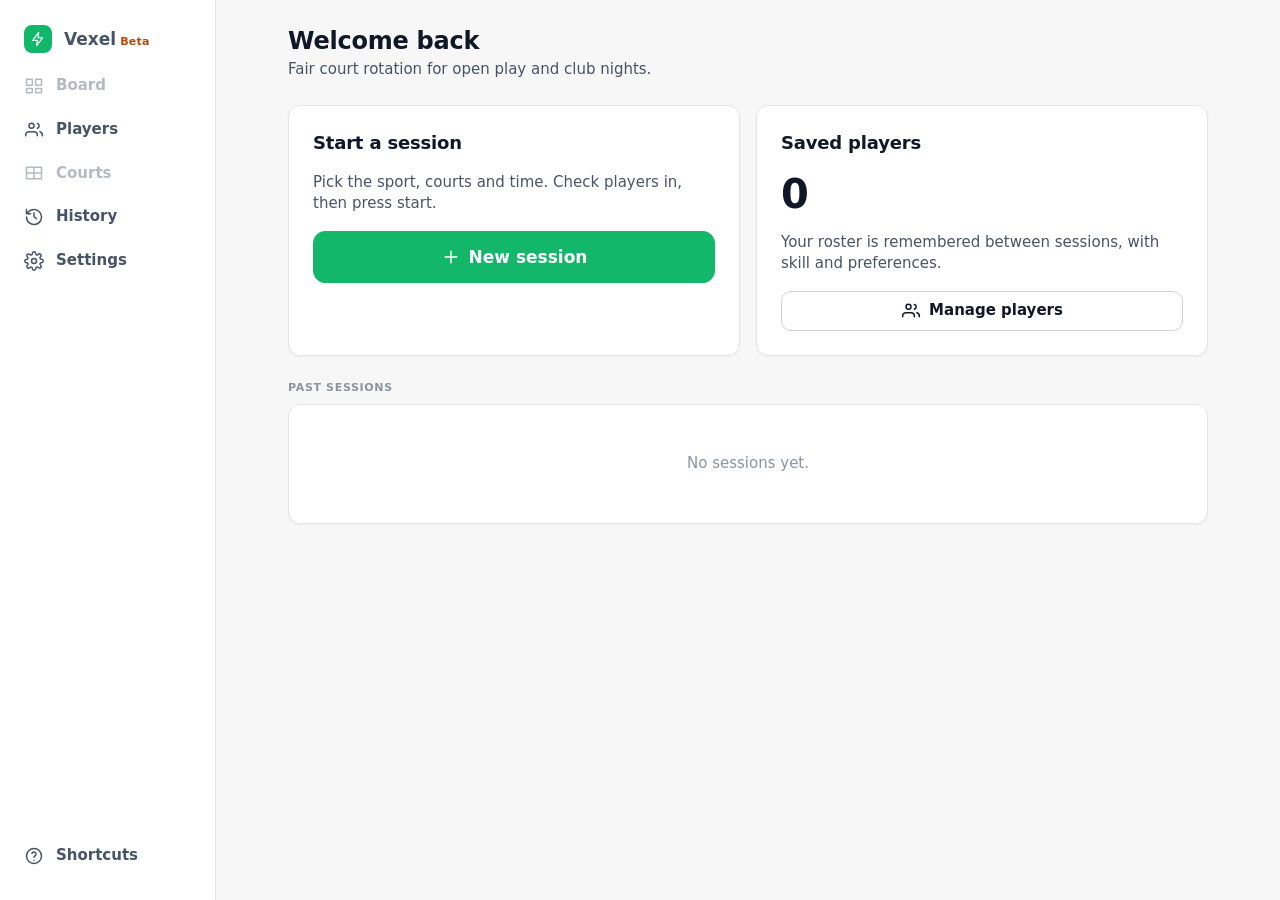
==== app/index.html @ a981e35d "Vexel Web: audit fixes (one tab at a time, security policy, phone tables) Co-Authored-By: Claude Opu" ====
<!doctype html>
<html lang="en">
  <head>
    <meta charset="UTF-8" />
    <meta name="viewport" content="width=device-width, initial-scale=1" />
    <meta name="color-scheme" content="light dark" />
    <title>Vexel</title>
    <meta http-equiv="Content-Security-Policy" content="default-src 'self'; script-src 'self'; style-src 'self' 'unsafe-inline'; img-src 'self' data: blob:; connect-src 'self'; worker-src 'self'; manifest-src 'self'; object-src 'none'; base-uri 'self'" />
    <link rel="icon" type="image/png" href="./icon-192.png" />
    <link rel="manifest" href="./manifest.webmanifest" />
    <link rel="apple-touch-icon" href="./apple-touch-icon.png" />
    <meta name="theme-color" content="#f6f7f6" />
    <meta name="apple-mobile-web-app-capable" content="yes" />
    <meta name="mobile-web-app-capable" content="yes" />
    <meta name="apple-mobile-web-app-title" content="Vexel" />
    <script type="module" crossorigin src="./assets/index-rzBrFfvX.js"></script>
    <link rel="stylesheet" crossorigin href="./assets/index-DMLUQOdm.css">
  </head>
  <body>
    <div id="app"></div>
    <div id="print-root"></div>
  </body>
</html>
---- app/assets/index-DMLUQOdm.css ----
:root{--font:"Segoe UI Variable Text", "Segoe UI Variable", "Segoe UI", system-ui, -apple-system, "Helvetica Neue", Arial, sans-serif;--bg:#f6f7f6;--surface:#fff;--surface-2:#f2f4f3;--surface-3:#e9ecea;--border:#e3e6e4;--border-strong:#cfd4d1;--text:#101828;--text-2:#475467;--text-3:#8a94a3;--accent:#12b76a;--accent-strong:#039855;--accent-text:#027a48;--accent-soft:#e8f8ef;--on-accent:#fff;--red:#d92d20;--red-soft:#fef3f2;--amber:#b54708;--amber-soft:#fffaeb;--blue-soft:#eff4ff;--blue:#3538cd;--radius:12px;--radius-sm:8px;--shadow:0 1px 2px #1018280a;--overlay:#10182852;--lightningcss-light:initial;--lightningcss-dark: ;color-scheme:light}[data-theme=dark]{--bg:#0d0f0e;--surface:#151917;--surface-2:#1b201d;--surface-3:#232925;--border:#29302c;--border-strong:#38403b;--text:#f0f3f1;--text-2:#b3bcb6;--text-3:#7d8781;--accent:#2fc57f;--accent-strong:#32d583;--accent-text:#6ce9a6;--accent-soft:#10291c;--on-accent:#04170d;--red:#f97066;--red-soft:#2b1513;--amber:#fdb022;--amber-soft:#2a2010;--blue-soft:#161b33;--blue:#a4bcfd;--shadow:none;--overlay:#0000008c;--lightningcss-light: ;--lightningcss-dark:initial;color-scheme:dark}*{box-sizing:border-box}html,body,#app{height:100%;margin:0}body{font-family:var(--font);color:var(--text);background:var(--bg);-webkit-font-smoothing:antialiased;-webkit-tap-highlight-color:transparent;font-size:15px;line-height:1.45}button,input,select,textarea{font:inherit;color:inherit}h1,h2,h3{letter-spacing:-.01em;margin:0;font-weight:650}h1{font-size:24px}h2{font-size:18px}h3{font-size:15px}p{margin:0}.num{font-variant-numeric:tabular-nums}.muted{color:var(--text-2)}.faint{color:var(--text-3)}.label{letter-spacing:.06em;text-transform:uppercase;color:var(--text-3);font-size:11px;font-weight:650}.row{align-items:center;gap:8px;display:flex}.row-wrap{flex-wrap:wrap;align-items:center;gap:8px;display:flex}.col{flex-direction:column;gap:8px;display:flex}.grow{flex:1;min-width:0}.spacer{flex:1}.gap16{gap:16px}.gap24{gap:24px}.mt8{margin-top:8px}.mt16{margin-top:16px}.mt24{margin-top:24px}.ellipsis{white-space:nowrap;text-overflow:ellipsis;overflow:hidden}:focus-visible{outline:2px solid var(--accent);outline-offset:2px}.shell{grid-template-columns:216px 1fr;height:100%;display:grid}.sidebar{background:var(--surface);border-right:1px solid var(--border);flex-direction:column;gap:4px;padding:16px 12px;display:flex}.brand{align-items:center;gap:10px;padding:4px 8px 16px;font-size:17px;font-weight:700;display:flex}.brand-mark{background:var(--accent);color:#fff;border-radius:8px;place-items:center;width:28px;height:28px;display:grid}.nav-item{border-radius:var(--radius-sm);text-align:left;cursor:pointer;color:var(--text-2);background:0 0;border:0;align-items:center;gap:12px;padding:9px 12px;font-weight:550;display:flex}.nav-item:hover{background:var(--surface-2);color:var(--text)}.nav-item.active{background:var(--accent-soft);color:var(--accent-text)}.nav-item:disabled{opacity:.4;cursor:default;background:0 0}.nav-item .count{color:var(--text-3);margin-left:auto;font-size:12px}.sidebar-foot{flex-direction:column;gap:8px;margin-top:auto;padding:8px;display:flex}.main{flex-direction:column;min-width:0;min-height:0;display:flex}.content{flex:1;padding:24px;overflow:auto}.content.narrow>*{max-width:920px;margin-left:auto;margin-right:auto}.topbar{background:var(--surface);border-bottom:1px solid var(--border);align-items:center;gap:16px;min-height:64px;padding:10px 24px;display:flex}.topbar .metric{flex-direction:column;line-height:1.15;display:flex}.topbar .metric b{font-variant-numeric:tabular-nums;font-size:22px;font-weight:650}.topbar .sep{background:var(--border);width:1px;height:32px}.btn{border:1px solid var(--border-strong);background:var(--surface);min-height:40px;color:var(--text);cursor:pointer;white-space:nowrap;touch-action:manipulation;border-radius:10px;justify-content:center;align-items:center;gap:8px;padding:0 16px;font-weight:600;display:inline-flex}.btn:hover{background:var(--surface-2)}.btn:disabled{opacity:.45;cursor:default}.btn.primary{background:var(--accent);border-color:var(--accent);color:var(--on-accent)}.btn.primary:hover{background:var(--accent-strong);border-color:var(--accent-strong)}.btn.danger{color:var(--red)}.btn.danger.solid{background:var(--red);border-color:var(--red);color:#fff}.btn.ghost{background:0 0;border-color:#0000}.btn.ghost:hover{background:var(--surface-2)}.btn.sm{border-radius:8px;min-height:32px;padding:0 12px;font-size:13px}.btn.lg{border-radius:12px;min-height:52px;padding:0 24px;font-size:17px}.btn.icon{width:40px;padding:0}.btn.sm.icon{width:32px}.kbd{border:1px solid var(--border-strong);color:var(--text-3);background:var(--surface-2);font-size:11px;font-weight:600;font-family:var(--font);border-radius:5px;padding:1px 6px}.btn.primary .kbd{color:inherit;background:0 0;border-color:#fff6}.input,select.input,textarea.input{border:1px solid var(--border-strong);background:var(--surface);border-radius:10px;width:100%;min-height:40px;padding:8px 12px}textarea.input{resize:vertical;min-height:120px}.input:focus{border-color:var(--accent);box-shadow:0 0 0 3px var(--accent-soft);outline:none}.field{flex-direction:column;gap:6px;display:flex}.field>span:first-child{color:var(--text-2);font-size:13px;font-weight:600}.field .hint{color:var(--text-3);font-size:12px}.seg{background:var(--surface-2);border:1px solid var(--border);border-radius:10px;flex-wrap:wrap;gap:2px;padding:3px;display:inline-flex}.seg button{cursor:pointer;color:var(--text-2);background:0 0;border:0;border-radius:8px;min-height:32px;padding:6px 14px;font-weight:550}.seg button.on{background:var(--surface);color:var(--text);box-shadow:0 0 0 1px var(--border-strong)}.switch{cursor:pointer;-webkit-user-select:none;user-select:none;align-items:center;gap:10px;display:inline-flex}.switch input{-webkit-appearance:none;appearance:none;background:var(--surface-3);cursor:pointer;border:1px solid var(--border-strong);border-radius:11px;width:36px;height:22px;margin:0;position:relative}.switch input:after{content:"";background:#fff;border-radius:50%;width:16px;height:16px;transition:left .12s;position:absolute;top:2px;left:2px;box-shadow:0 1px 2px #0003}.switch input:checked{background:var(--accent);border-color:var(--accent)}.switch input:checked:after{left:16px}.card{background:var(--surface);border:1px solid var(--border);border-radius:var(--radius);box-shadow:var(--shadow);padding:16px}.card.pad24{padding:24px}.chip{background:var(--surface-2);height:24px;color:var(--text-2);white-space:nowrap;border-radius:12px;align-items:center;gap:6px;padding:0 10px;font-size:12px;font-weight:600;display:inline-flex}.chip.green{background:var(--accent-soft);color:var(--accent-text)}.chip.amber{background:var(--amber-soft);color:var(--amber)}.chip.red{background:var(--red-soft);color:var(--red)}.chip.blue{background:var(--blue-soft);color:var(--blue)}.dot{background:currentColor;border-radius:50%;width:8px;height:8px}.skill{gap:4px;display:inline-flex}.skill button{border:1px solid var(--border);background:var(--surface);cursor:pointer;width:32px;height:32px;color:var(--text-2);border-radius:8px;font-weight:600}.skill button.on{background:var(--text);color:var(--surface);border-color:var(--text)}.skill.small button{border-radius:6px;width:26px;height:26px;font-size:12px}.empty{text-align:center;color:var(--text-3);padding:48px 16px}.banner{border-radius:var(--radius);border:1px solid var(--border);background:var(--surface);align-items:center;gap:12px;padding:12px 16px;display:flex}.banner.amber{background:var(--amber-soft);color:var(--amber);border-color:#0000}.banner.green{background:var(--accent-soft);color:var(--accent-text);border-color:#0000}.banner.red{background:var(--red-soft);color:var(--red);border-color:#0000}.board{grid-template-columns:1fr 300px;align-items:start;gap:24px;display:grid}.courts{grid-template-columns:repeat(auto-fill,minmax(280px,1fr));gap:16px;display:grid}.court{flex-direction:column;gap:12px;min-height:220px;display:flex}.court.free{box-shadow:none;background:0 0;border-style:dashed}.court-head{align-items:center;gap:8px;display:flex}.court-head h3{font-size:16px}.court-num{background:var(--surface-2);width:24px;height:24px;color:var(--text-2);border-radius:6px;place-items:center;font-size:12px;font-weight:700;display:grid}.timer{font-variant-numeric:tabular-nums;margin-left:auto;font-size:22px;font-weight:650}.timer.over{color:var(--amber)}.teams{flex-direction:column;flex:1;justify-content:center;gap:6px;display:flex}.team{background:var(--surface-2);border-radius:10px;flex-direction:column;gap:2px;padding:10px 12px;display:flex}.team .pname{cursor:pointer;text-align:left;background:0 0;border:0;padding:0;font-size:18px;font-weight:600}.team .pname:hover{text-decoration:underline;-webkit-text-decoration-color:var(--text-3);text-decoration-color:var(--text-3)}.vs{text-align:center;color:var(--text-3);letter-spacing:.1em;font-size:11px;font-weight:700}.court-actions{gap:8px;display:flex}.court-actions .btn{flex:1}.side{flex-direction:column;gap:16px;display:flex;position:sticky;top:0}.queue{flex-direction:column;display:flex}.qitem{border-bottom:1px solid var(--border);align-items:center;gap:10px;padding:8px 4px;display:flex}.qitem:last-child{border-bottom:0}.qpos{width:22px;color:var(--text-3);font-variant-numeric:tabular-nums;text-align:right;font-size:12px}.qname{cursor:pointer;text-align:left;background:0 0;border:0;flex:1;min-width:0;padding:0;font-weight:550}.qmeta{color:var(--text-3);font-variant-numeric:tabular-nums;white-space:nowrap;font-size:12px}.proposal{border:1px solid var(--accent);background:var(--surface);border-radius:var(--radius);flex-direction:column;gap:16px;padding:16px;display:flex}.proposal-grid{grid-template-columns:repeat(auto-fill,minmax(260px,1fr));gap:12px;display:grid}.pmatch{border:1px solid var(--border);border-radius:10px;flex-direction:column;gap:8px;padding:12px;display:flex}.pmatch.locked{border-color:var(--border-strong);background:var(--surface-2)}.slots{flex-wrap:wrap;gap:6px;display:flex}.slot{border:1px solid var(--border-strong);background:var(--surface);cursor:grab;-webkit-user-select:none;user-select:none;touch-action:manipulation;border-radius:18px;align-items:center;gap:6px;min-height:36px;padding:4px 12px;font-weight:600;display:inline-flex}.slot.sel{border-color:var(--accent);background:var(--accent-soft);color:var(--accent-text);box-shadow:0 0 0 2px var(--accent-soft)}.slot.over{border-style:dashed;border-color:var(--accent)}.slot small{color:var(--text-3);font-size:11px;font-weight:500}.balance{color:var(--text-3);font-size:12px}.table{border-collapse:collapse;width:100%}.table th{text-align:left;letter-spacing:.06em;text-transform:uppercase;color:var(--text-3);border-bottom:1px solid var(--border);padding:8px 12px;font-size:11px;font-weight:650}.table td{border-bottom:1px solid var(--border);vertical-align:middle;padding:10px 12px}.table tr:last-child td{border-bottom:0}.table td.n,.table th.n{text-align:right;font-variant-numeric:tabular-nums}.table tr.click{cursor:pointer}.table tr.click:hover td{background:var(--surface-2)}.plist{flex-direction:column;display:flex}.prow{border-bottom:1px solid var(--border);align-items:center;gap:12px;min-height:56px;padding:10px 12px;display:flex}.prow:last-child{border-bottom:0}.avatar{background:var(--surface-3);width:32px;height:32px;color:var(--text-2);border-radius:50%;flex:none;place-items:center;font-size:12px;font-weight:700;display:grid}.avatar.in{background:var(--accent);color:var(--on-accent)}.checkbtn{min-width:112px}.overlay{background:var(--overlay);z-index:50;display:flex;position:fixed;top:0;bottom:0;left:0;right:0}.drawer{background:var(--surface);border-left:1px solid var(--border);flex-direction:column;width:min(440px,100%);height:100%;margin-left:auto;display:flex;overflow:auto}.drawer-head{border-bottom:1px solid var(--border);background:var(--surface);align-items:center;gap:12px;padding:16px 20px;display:flex;position:sticky;top:0}.drawer-body{flex-direction:column;gap:20px;padding:20px;display:flex}.modal{background:var(--surface);border:1px solid var(--border);border-radius:16px;width:min(560px,100% - 32px);max-height:calc(100% - 64px);margin:auto;overflow:auto}.modal.wide{width:min(880px,100% - 32px)}.modal-head{border-bottom:1px solid var(--border);align-items:center;gap:12px;padding:16px 20px;display:flex}.modal-body{flex-direction:column;gap:16px;padding:20px;display:flex}.modal-foot{border-top:1px solid var(--border);justify-content:flex-end;gap:8px;padding:16px 20px;display:flex}.toast{z-index:60;background:var(--text);max-width:min(640px,100% - 32px);color:var(--surface);border-radius:12px;align-items:center;gap:12px;padding:12px 16px;font-weight:550;display:flex;position:fixed;bottom:24px;left:50%;transform:translate(-50%)}.toast.error{background:var(--red);color:#fff}.winner-grid{grid-template-columns:1fr 1fr;gap:12px;display:grid}.winner-btn{border:1px solid var(--border-strong);background:var(--surface);cursor:pointer;text-align:left;border-radius:12px;flex-direction:column;gap:4px;min-height:96px;padding:20px 16px;display:flex}.winner-btn:hover{border-color:var(--accent);background:var(--accent-soft)}.winner-btn b{font-size:18px}.steps{gap:8px;display:flex}.step{background:var(--surface-3);border-radius:2px;flex:1;height:4px}.step.on{background:var(--accent)}.choice-grid{grid-template-columns:repeat(auto-fill,minmax(150px,1fr));gap:12px;display:grid}.choice{border:1px solid var(--border);background:var(--surface);cursor:pointer;text-align:left;border-radius:12px;flex-direction:column;gap:4px;min-height:80px;padding:16px;display:flex}.choice.on{border-color:var(--accent);box-shadow:0 0 0 1px var(--accent);background:var(--accent-soft)}.stepper{border:1px solid var(--border-strong);border-radius:10px;align-items:center;display:inline-flex;overflow:hidden}.stepper button{background:var(--surface);cursor:pointer;border:0;width:44px;height:44px;font-size:20px}.stepper button:hover{background:var(--surface-2)}.stepper span{text-align:center;font-variant-numeric:tabular-nums;min-width:64px;font-size:20px;font-weight:650}.big-number{font-variant-numeric:tabular-nums;font-size:40px;font-weight:650;line-height:1.1}.stat-grid{grid-template-columns:repeat(auto-fill,minmax(160px,1fr));gap:12px;display:grid}.stat{border:1px solid var(--border);background:var(--surface);border-radius:12px;padding:16px}.stat b{font-variant-numeric:tabular-nums;font-size:28px;font-weight:650;display:block}.grid2{grid-template-columns:1fr 1fr;gap:16px;display:grid}.list-btn{border:0;border-bottom:1px solid var(--border);cursor:pointer;text-align:left;background:0 0;align-items:center;gap:12px;width:100%;padding:12px 16px;display:flex}.list-btn:hover{background:var(--surface-2)}.list-btn:last-child{border-bottom:0}.code{font-family:Consolas,Cascadia Mono,ui-monospace,monospace;font-size:13px}.about-text{white-space:pre-wrap;overflow-wrap:anywhere;border:1px solid var(--border);background:var(--surface-2,var(--surface));-webkit-user-select:text;user-select:text;border-radius:8px;max-height:60vh;margin:0;padding:12px;font-size:12px;line-height:1.45;overflow:auto}.machine-code{letter-spacing:.06em;font-family:Consolas,Cascadia Mono,ui-monospace,monospace;font-size:28px;font-weight:700}pre.log{background:var(--surface-2);border-radius:8px;max-height:280px;margin:0;padding:12px;font-size:12px;overflow:auto}.crash{flex-direction:column;gap:16px;max-width:560px;margin:10vh auto;padding:32px;display:flex}.tv{--tv-bg:#070908;--tv-card:#121614;--tv-line:#222925;--tv-text:#f4f7f5;--tv-dim:#8d9891;--tv-accent:#32d583;background:var(--tv-bg);height:100%;color:var(--tv-text);cursor:none;flex-direction:column;gap:2vw;padding:2.2vw;font-size:1.6vw;display:flex;overflow:hidden}.tv-top{align-items:baseline;gap:2vw;display:flex}.tv-top h1{font-size:2.6vw;font-weight:700}.tv-clock{font-variant-numeric:tabular-nums;color:var(--tv-accent);margin-left:auto;font-size:4.4vw;font-weight:700}.tv-body{flex:1;grid-template-columns:1fr 22vw;gap:2vw;min-height:0;display:grid}.tv-courts{grid-template-columns:repeat(var(--cols,2), 1fr);align-content:start;gap:1.4vw;display:grid}.tv-court{background:var(--tv-card);border:1px solid var(--tv-line);border-radius:1.2vw;flex-direction:column;gap:.8vw;padding:1.4vw 1.6vw;display:flex}.tv-court.fresh{border-color:var(--tv-accent)}.tv-court h2{color:var(--tv-dim);text-transform:uppercase;letter-spacing:.08em;font-size:1.6vw;font-weight:650;display:flex}.tv-court h2 span:last-child{font-variant-numeric:tabular-nums;margin-left:auto}.tv-team{font-size:2.6vw;font-weight:700;line-height:1.15}.tv-vs{color:var(--tv-dim);letter-spacing:.2em;font-size:1.2vw;font-weight:700}.tv-free{color:var(--tv-dim);font-size:2vw}.tv-next{background:var(--tv-card);border:1px solid var(--tv-line);border-radius:1.2vw;padding:1.4vw;overflow:hidden}.tv-next h2{color:var(--tv-dim);text-transform:uppercase;letter-spacing:.08em;margin-bottom:.8vw;font-size:1.4vw}.tv-next ol{margin:0;padding-left:2.2vw;font-size:2vw;font-weight:600;line-height:1.5}.tv-msg{color:var(--tv-dim);text-align:center;margin:auto;font-size:3vw}#print-root{display:none}@media print{body.printing #app{display:none}body.printing #print-root{color:#000;font-family:Arial,sans-serif;font-size:12pt;display:block}#print-root h1{margin:0 0 8pt;font-size:18pt}#print-root h2{margin:16pt 0 6pt;font-size:14pt}#print-root p{margin:2pt 0}#print-root p.b{margin-top:6pt;font-weight:700}#print-root section{break-inside:auto}#print-root table{border-collapse:collapse;width:100%}#print-root th,#print-root td{text-align:left;border:1px solid #555;padding:5pt 7pt}#print-root th{background:#e7f6ee}#print-root td.c{text-align:center}#print-root tr{break-inside:avoid}}@media (max-width:1100px){.board{grid-template-columns:1fr}.side{position:static}.shell{grid-template-columns:64px 1fr}.sidebar .nav-text,.brand-text,.sidebar-foot .chip{display:none}.nav-item{justify-content:center;padding:10px}}@media (prefers-reduced-motion:reduce){*{transition:none!important}}.sidebar-foot{padding:8px 0}.dev-fab{z-index:45;min-height:28px;color:var(--text-2);border-style:dashed;padding:0 10px;font-size:12px;position:fixed;bottom:100px;left:20px}.topbar .label,.topbar .metric b{white-space:nowrap}.topbar .metric-name{min-width:0;max-width:240px}.topbar .metric-name .label{display:block}.topbar .metric-forecast{min-width:0}.topbar .metric-forecast small{color:var(--text-2);font-size:13px;font-weight:500}.topbar .est{text-transform:none;letter-spacing:0;font-weight:500}.toast-action{color:inherit;background:0 0;border-color:currentColor}.toast-action:hover{background:#7f7f7f33}.toast-x{color:inherit}.toast-x:hover{background:#7f7f7f33}@media (max-width:1100px){.topbar{gap:10px;padding:8px 16px}.topbar .metric b{font-size:18px}.topbar .metric-name{max-width:150px}.hide-narrow{display:none}.dev-fab{padding:0 6px;bottom:64px;left:8px}}.lvl{background:var(--surface);min-width:20px;height:20px;color:var(--text-2);border:1px solid var(--border);vertical-align:2px;border-radius:6px;place-items:center;padding:0 4px;font-size:11px;font-weight:700;display:inline-grid}.team .pname{align-items:center;gap:8px;max-width:100%;display:flex}.court-head h3{min-width:0}.qtable{border-collapse:collapse;table-layout:fixed;width:100%}.qtable th{letter-spacing:.04em;text-transform:uppercase;color:var(--text-2);text-align:left;white-space:nowrap;padding:0 4px 8px;font-size:11px;font-weight:650}.qtable th.n,.qtable td.n{text-align:right;font-variant-numeric:tabular-nums;width:54px}.qtable th.qname-h .label{color:var(--text-2);white-space:normal}.qtable th.qpos-h,.qtable td.qpos{width:24px}.qtable td{border-top:1px solid var(--border);color:var(--text);padding:7px 4px}.qtable td.n{color:var(--text-2)}.qtable td.qpos{text-align:right;color:var(--text-3);font-variant-numeric:tabular-nums;font-size:12px}.qname-cell{min-width:0}.qname{align-items:center;gap:6px;max-width:100%;display:flex}.qhint{margin:8px 4px 0;font-size:12px}.tag{text-transform:uppercase;letter-spacing:.04em;background:var(--amber-soft);color:var(--amber);border-radius:6px;flex:none;padding:1px 6px;font-size:10px;font-weight:700}.proposal-head{flex-wrap:wrap;align-items:center;gap:12px;display:flex}.pmatch-head{align-items:center;gap:4px;min-width:0;display:flex}.notes{color:var(--text-2);flex-direction:column;gap:4px;margin:0;padding:0;font-size:13px;list-style:none;display:flex}.notes li{align-items:center;gap:8px;display:flex}.score-grid{grid-template-columns:auto 1fr 88px;align-items:center;gap:12px;display:grid}.score-input{text-align:center;min-height:52px;font-size:24px;font-weight:650}.side .card{padding:12px}.pgrid{grid-template-columns:32px minmax(120px,1fr) 72px auto 92px 128px 32px;align-items:center;gap:12px;display:grid}.phead{border-bottom:1px solid var(--border);padding:10px 12px 6px}.phead .label{color:var(--text-2);white-space:nowrap}.hint-inline{text-transform:none;letter-spacing:0;color:var(--text-3);margin-left:6px;font-weight:500}.prow.pgrid{display:grid}.prow .qname{flex-direction:column;align-items:flex-start;gap:0}.est-letter{width:22px;font-size:12px}.avatar{letter-spacing:.02em;font-size:11px}.btn.danger.ghost:hover{background:var(--red-soft)}@media (max-width:1100px){.pgrid{grid-template-columns:32px minmax(100px,1fr) 64px auto 84px 120px 32px;gap:8px}.hint-inline{margin:0;display:block}}.qtitle{color:var(--text-2);margin:0 4px 10px}.strength{color:var(--text-2);flex-wrap:wrap;align-items:baseline;gap:8px;font-size:12px;line-height:1.3;display:flex}.strength .num{color:var(--text);font-variant-numeric:tabular-nums;white-space:nowrap;font-weight:650}.strength-label{color:var(--text-2)}.qtable th.n,.qtable td.n{border-left:1px solid var(--border);width:64px;padding-left:6px;padding-right:6px}.qtable th.n{white-space:normal;vertical-align:bottom;letter-spacing:.03em;font-size:10px;line-height:1.2}.qtable th{vertical-align:bottom}@media (max-width:1100px){.qtable th.n,.qtable td.n{width:96px}.qtable th.n{font-size:11px}}.seg button:disabled{cursor:default;opacity:.55}.pn{overflow-wrap:break-word;word-break:normal;white-space:normal;text-align:start;unicode-bidi:plaintext;min-width:0}@media (min-width:1101px){.board{grid-template-columns:minmax(0,1fr) 340px}}.btn.wrap{white-space:normal;text-align:left;height:auto;padding-top:8px;padding-bottom:8px}.nowrap{white-space:nowrap}.qtable th.n,.qtable td.n{width:50px;padding-left:5px;padding-right:5px}.qtable th.n{letter-spacing:.02em;font-size:10px}.qtable td{vertical-align:top}.qname-wrap{text-align:left;flex-direction:column;align-items:flex-start;gap:2px}.tag-late{padding:0 5px;font-size:9px;line-height:15px}.team .pname{text-align:left;align-items:baseline}.team .pname .lvl{flex:none}.slot{text-align:left;flex-wrap:wrap;max-width:100%}.slot small{flex:none}.qitem .qname,.score-grid b{min-width:0}.winner-btn b{overflow-wrap:anywhere}.tv-team,.tv-next li{overflow-wrap:break-word}@media (max-width:1100px){.qtable th.n,.qtable td.n{width:72px}.qtable th.n{font-size:11px}}.pslot{min-width:0;position:relative}.team .pname.gone .pn{color:var(--text-3)}.team .pname.gone .lvl{opacity:.5}.team .pname[aria-expanded=true] .pn{text-decoration:underline;-webkit-text-decoration-color:var(--text-3);text-decoration-color:var(--text-3)}.tag-gone{background:var(--surface-3);color:var(--text-2);align-self:center}.tag-soon{background:var(--blue-soft);color:var(--blue);align-self:center}.tag-next{background:var(--accent-soft);color:var(--accent-text)}.court-menu{z-index:30;background:var(--surface);border:1px solid var(--border-strong);border-radius:10px;flex-direction:column;min-width:190px;padding:4px;display:flex;position:absolute;top:calc(100% + 4px);left:-4px;box-shadow:0 8px 24px #10182824}.court-menu [role=menuitem]{text-align:left;min-height:36px;font:inherit;color:var(--text);cursor:pointer;background:0 0;border:0;border-radius:6px;padding:8px 12px;font-weight:550}.court-menu [role=menuitem]:hover{background:var(--surface-2);outline:none}.court-menu [role=menuitem]:focus-visible{background:var(--surface-2);outline:none}.court-menu [role=menuitem]:focus-visible{box-shadow:inset 0 0 0 2px var(--accent)}.menu-sep{background:var(--border);height:1px;margin:4px 6px}.sub-list{border:1px solid var(--border);border-radius:12px;flex-direction:column;max-height:min(46vh,360px);display:flex;overflow:auto}.sub-row{border:0;border-bottom:1px solid var(--border);background:var(--surface);width:100%;min-height:52px;color:var(--text);text-align:left;cursor:pointer;font:inherit;align-items:center;gap:12px;padding:10px 14px;display:flex}.sub-row:last-child{border-bottom:0}.sub-row:hover{background:var(--surface-2)}.sub-row.on{background:var(--accent-soft);box-shadow:inset 3px 0 0 var(--accent)}.sub-row:focus-visible{outline:2px solid var(--accent);outline-offset:-2px}.sub-row .qpos{text-align:right;width:18px;color:var(--text-3);font-variant-numeric:tabular-nums;flex:none;font-size:12px}.sub-main{flex-direction:column;flex:1;gap:2px;min-width:0;display:flex}.sub-name{flex-wrap:wrap;align-items:baseline;gap:8px;font-weight:600;display:flex}.sub-name .tag{align-self:center}.sub-note{color:var(--amber);font-size:12px}.sub-games{color:var(--text-2);font-variant-numeric:tabular-nums;flex:none;font-size:12px}.opt-list{flex-direction:column;gap:8px;display:flex}.opt{border:1px solid var(--border-strong);background:var(--surface);color:var(--text);text-align:left;cursor:pointer;font:inherit;border-radius:12px;flex-direction:column;gap:2px;padding:12px 16px;display:flex}.opt b{font-size:16px}.opt span{color:var(--text-2);font-size:13px}.opt:hover:not(:disabled){border-color:var(--accent);background:var(--accent-soft)}.opt:focus-visible{outline:2px solid var(--accent);outline-offset:2px}.opt:disabled{cursor:default;opacity:.55}.beta-tag{color:var(--amber,#b7791f);letter-spacing:.02em;font-size:11px;font-weight:600}html{-webkit-text-size-adjust:100%;-moz-text-size-adjust:100%;text-size-adjust:100%}html,body{overflow-x:hidden}#app{height:100vh;height:100dvh}.topbar-actions{align-items:center;gap:8px;display:flex}.brand-home{display:none}img,svg{max-width:100%}.input{min-width:0}@media (pointer:coarse){.btn{min-height:44px}.btn.sm{min-height:38px}.btn.icon{width:44px}.btn.sm.icon{width:38px}.kbd{display:none}input,select,textarea{font-size:16px}}@media (max-width:700px){body{font-size:15px}h1{font-size:21px}.shell{grid-template-rows:minmax(0,1fr) auto;grid-template-columns:1fr}.main{grid-row:1}.sidebar{padding:4px 4px calc(4px + env(safe-area-inset-bottom));border-right:0;border-top:1px solid var(--border);flex-direction:row;grid-row:2;justify-content:space-around;align-items:stretch;gap:0}.sidebar .nav-item{flex-direction:column;flex:1;gap:2px;min-width:0;padding:6px 2px;font-size:11px}.sidebar .nav-text{display:block!important}.sidebar .brand{padding:6px 2px;font-size:11px;font-weight:550}.sidebar .brand .brand-mark{border-radius:7px;width:24px;height:24px}.sidebar-foot{display:none}.content{padding:12px 12px 20px}.content.narrow>*{max-width:none}.card.pad24{padding:16px}.gap24{gap:16px}.content>.col>.row:first-child,.content>div>.col>.row:first-child{flex-wrap:wrap}.content>.col>.row:first-child>.btn.lg{width:100%}.grid2,.stat-grid{grid-template-columns:1fr}.choice-grid{grid-template-columns:repeat(auto-fill,minmax(130px,1fr))}.courts,.proposal-grid{grid-template-columns:1fr}.banner{flex-wrap:wrap}.row-wrap>.btn{flex:auto}.overlay{align-items:flex-end}.modal,.modal.wide{width:100%;max-height:92dvh;padding-bottom:env(safe-area-inset-bottom);border-bottom:0;border-radius:16px 16px 0 0;margin:0}.modal-head,.modal-body,.modal-foot{padding-left:16px;padding-right:16px}.modal-foot{flex-wrap:wrap}.drawer{border-left:0;width:100%}.toast{bottom:calc(76px + env(safe-area-inset-bottom));max-width:none;left:12px;right:12px;transform:none}.phead{display:none!important}.pgrid{grid-template-columns:32px minmax(0,1fr) auto auto;gap:6px 10px;padding-top:8px;padding-bottom:8px}.pgrid>:first-child{grid-area:1/1/span 2;align-self:start}.pgrid>:nth-child(2){grid-area:1/2}.pgrid>:nth-child(3){display:none}.pgrid>:nth-child(4){grid-area:2/2/auto/span 2}.pgrid>:nth-child(5){grid-area:1/3;justify-self:end}.pgrid>:nth-child(6){grid-area:1/4;justify-self:end}.pgrid>:nth-child(7){grid-area:2/4;justify-self:end}.brand-home{display:block!important}.qtable th.n,.qtable td.n{width:52px}.qtable th.n{white-space:normal;font-size:10px;line-height:1.15}.score-grid{grid-template-columns:minmax(0,1fr) 88px}.score-grid>.label{grid-column:1/-1;margin-bottom:-6px}table.table{-webkit-overflow-scrolling:touch;display:block;overflow-x:auto}table.table th,table.table td{white-space:nowrap}}@media (max-width:360px){.sidebar .nav-item{font-size:10px}.topbar .metric b{font-size:15px}}@media (max-width:700px),(orientation:portrait) and (max-width:1100px){.tv-body,.tv-courts{grid-template-columns:1fr}}@media (max-width:900px){.topbar{flex-wrap:wrap;gap:6px 12px;min-height:0;padding:8px 12px}.topbar .metric-name,.topbar .sep,.topbar .spacer{display:none}.topbar .metric b{font-size:17px}.topbar .metric-forecast{flex:1}.topbar .metric-forecast .est{display:none}.topbar .metric-forecast small{font-size:12px}.topbar-actions{gap:4px;width:100%}.topbar-go{margin-left:auto}}@media (min-width:701px) and (max-width:900px){.topbar{padding:8px 16px}.topbar .metric-name{display:flex}}@media (min-width:901px) and (max-width:1100px){.topbar .metric-forecast{flex:1 1 0;overflow:hidden}.topbar .metric-forecast b,.topbar .metric-forecast .label{text-overflow:ellipsis;display:block;overflow:hidden}.topbar .metric-forecast .est{display:none}}
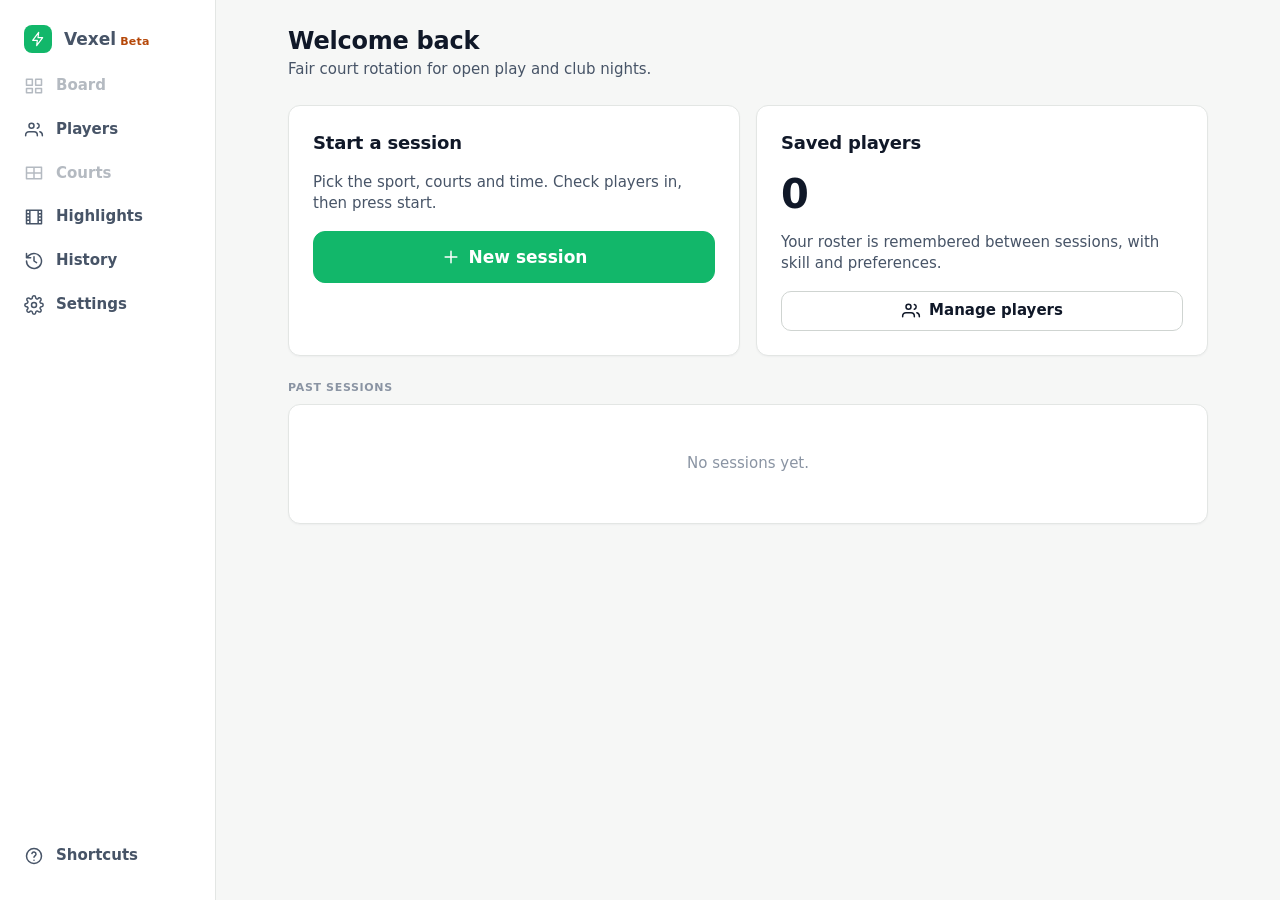
==== commit 3b90243c: "Vexel Web 0.3.1" ====
--- a/app/index.html
+++ b/app/index.html
@@ -5,7 +5,7 @@
     <meta name="viewport" content="width=device-width, initial-scale=1" />
     <meta name="color-scheme" content="light dark" />
     <title>Vexel</title>
-    <meta http-equiv="Content-Security-Policy" content="default-src 'self'; script-src 'self'; style-src 'self' 'unsafe-inline'; img-src 'self' data: blob:; connect-src 'self'; worker-src 'self'; manifest-src 'self'; object-src 'none'; base-uri 'self'" />
+    <meta http-equiv="Content-Security-Policy" content="default-src 'self'; script-src 'self'; style-src 'self' 'unsafe-inline'; img-src 'self' data: blob:; media-src 'self' blob:; connect-src 'self'; worker-src 'self'; manifest-src 'self'; object-src 'none'; base-uri 'self'" />
     <link rel="icon" type="image/png" href="./icon-192.png" />
     <link rel="manifest" href="./manifest.webmanifest" />
     <link rel="apple-touch-icon" href="./apple-touch-icon.png" />
@@ -13,8 +13,8 @@
     <meta name="apple-mobile-web-app-capable" content="yes" />
     <meta name="mobile-web-app-capable" content="yes" />
     <meta name="apple-mobile-web-app-title" content="Vexel" />
-    <script type="module" crossorigin src="./assets/index-rzBrFfvX.js"></script>
-    <link rel="stylesheet" crossorigin href="./assets/index-DMLUQOdm.css">
+    <script type="module" crossorigin src="./assets/index-CajpcVfB.js"></script>
+    <link rel="stylesheet" crossorigin href="./assets/index-DjwZWHKk.css">
   </head>
   <body>
     <div id="app"></div>
--- a/app/assets/index-DjwZWHKk.css
+++ b/app/assets/index-DjwZWHKk.css
@@ -0,0 +1 @@
+:root{--font:"Segoe UI Variable Text", "Segoe UI Variable", "Segoe UI", system-ui, -apple-system, "Helvetica Neue", Arial, sans-serif;--bg:#f6f7f6;--surface:#fff;--surface-2:#f2f4f3;--surface-3:#e9ecea;--border:#e3e6e4;--border-strong:#cfd4d1;--text:#101828;--text-2:#475467;--text-3:#8a94a3;--accent:#12b76a;--accent-strong:#039855;--accent-text:#027a48;--accent-soft:#e8f8ef;--on-accent:#fff;--red:#d92d20;--red-soft:#fef3f2;--amber:#b54708;--amber-soft:#fffaeb;--blue-soft:#eff4ff;--blue:#3538cd;--radius:12px;--radius-sm:8px;--shadow:0 1px 2px #1018280a;--overlay:#10182852;--lightningcss-light:initial;--lightningcss-dark: ;color-scheme:light}[data-theme=dark]{--bg:#0d0f0e;--surface:#151917;--surface-2:#1b201d;--surface-3:#232925;--border:#29302c;--border-strong:#38403b;--text:#f0f3f1;--text-2:#b3bcb6;--text-3:#7d8781;--accent:#2fc57f;--accent-strong:#32d583;--accent-text:#6ce9a6;--accent-soft:#10291c;--on-accent:#04170d;--red:#f97066;--red-soft:#2b1513;--amber:#fdb022;--amber-soft:#2a2010;--blue-soft:#161b33;--blue:#a4bcfd;--shadow:none;--overlay:#0000008c;--lightningcss-light: ;--lightningcss-dark:initial;color-scheme:dark}*{box-sizing:border-box}html,body,#app{height:100%;margin:0}body{font-family:var(--font);color:var(--text);background:var(--bg);-webkit-font-smoothing:antialiased;-webkit-tap-highlight-color:transparent;font-size:15px;line-height:1.45}button,input,select,textarea{font:inherit;color:inherit}h1,h2,h3{letter-spacing:-.01em;margin:0;font-weight:650}h1{font-size:24px}h2{font-size:18px}h3{font-size:15px}p{margin:0}.num{font-variant-numeric:tabular-nums}.muted{color:var(--text-2)}.faint{color:var(--text-3)}.label{letter-spacing:.06em;text-transform:uppercase;color:var(--text-3);font-size:11px;font-weight:650}.row{align-items:center;gap:8px;display:flex}.row-wrap{flex-wrap:wrap;align-items:center;gap:8px;display:flex}.col{flex-direction:column;gap:8px;display:flex}.grow{flex:1;min-width:0}.spacer{flex:1}.gap16{gap:16px}.gap24{gap:24px}.mt8{margin-top:8px}.mt16{margin-top:16px}.mt24{margin-top:24px}.ellipsis{white-space:nowrap;text-overflow:ellipsis;overflow:hidden}:focus-visible{outline:2px solid var(--accent);outline-offset:2px}.shell{grid-template-columns:216px 1fr;height:100%;display:grid}.sidebar{background:var(--surface);border-right:1px solid var(--border);flex-direction:column;gap:4px;padding:16px 12px;display:flex}.brand{align-items:center;gap:10px;padding:4px 8px 16px;font-size:17px;font-weight:700;display:flex}.brand-mark{background:var(--accent);color:#fff;border-radius:8px;place-items:center;width:28px;height:28px;display:grid}.nav-item{border-radius:var(--radius-sm);text-align:left;cursor:pointer;color:var(--text-2);background:0 0;border:0;align-items:center;gap:12px;padding:9px 12px;font-weight:550;display:flex}.nav-item:hover{background:var(--surface-2);color:var(--text)}.nav-item.active{background:var(--accent-soft);color:var(--accent-text)}.nav-item:disabled{opacity:.4;cursor:default;background:0 0}.nav-item .count{color:var(--text-3);margin-left:auto;font-size:12px}.sidebar-foot{flex-direction:column;gap:8px;margin-top:auto;padding:8px;display:flex}.main{flex-direction:column;min-width:0;min-height:0;display:flex}.content{flex:1;padding:24px;overflow:auto}.content.narrow>*{max-width:920px;margin-left:auto;margin-right:auto}.topbar{background:var(--surface);border-bottom:1px solid var(--border);align-items:center;gap:16px;min-height:64px;padding:10px 24px;display:flex}.topbar .metric{flex-direction:column;line-height:1.15;display:flex}.topbar .metric b{font-variant-numeric:tabular-nums;font-size:22px;font-weight:650}.topbar .sep{background:var(--border);width:1px;height:32px}.btn{border:1px solid var(--border-strong);background:var(--surface);min-height:40px;color:var(--text);cursor:pointer;white-space:nowrap;touch-action:manipulation;border-radius:10px;justify-content:center;align-items:center;gap:8px;padding:0 16px;font-weight:600;display:inline-flex}.btn:hover{background:var(--surface-2)}.btn:disabled{opacity:.45;cursor:default}.btn.primary{background:var(--accent);border-color:var(--accent);color:var(--on-accent)}.btn.primary:hover{background:var(--accent-strong);border-color:var(--accent-strong)}.btn.danger{color:var(--red)}.btn.danger.solid{background:var(--red);border-color:var(--red);color:#fff}.btn.ghost{background:0 0;border-color:#0000}.btn.ghost:hover{background:var(--surface-2)}.btn.sm{border-radius:8px;min-height:32px;padding:0 12px;font-size:13px}.btn.lg{border-radius:12px;min-height:52px;padding:0 24px;font-size:17px}.btn.icon{width:40px;padding:0}.btn.sm.icon{width:32px}.kbd{border:1px solid var(--border-strong);color:var(--text-3);background:var(--surface-2);font-size:11px;font-weight:600;font-family:var(--font);border-radius:5px;padding:1px 6px}.btn.primary .kbd{color:inherit;background:0 0;border-color:#fff6}.input,select.input,textarea.input{border:1px solid var(--border-strong);background:var(--surface);border-radius:10px;width:100%;min-height:40px;padding:8px 12px}textarea.input{resize:vertical;min-height:120px}.input:focus{border-color:var(--accent);box-shadow:0 0 0 3px var(--accent-soft);outline:none}.field{flex-direction:column;gap:6px;display:flex}.field>span:first-child{color:var(--text-2);font-size:13px;font-weight:600}.field .hint{color:var(--text-3);font-size:12px}.seg{background:var(--surface-2);border:1px solid var(--border);border-radius:10px;flex-wrap:wrap;gap:2px;padding:3px;display:inline-flex}.seg button{cursor:pointer;color:var(--text-2);background:0 0;border:0;border-radius:8px;min-height:32px;padding:6px 14px;font-weight:550}.seg button.on{background:var(--surface);color:var(--text);box-shadow:0 0 0 1px var(--border-strong)}.switch{cursor:pointer;-webkit-user-select:none;user-select:none;align-items:center;gap:10px;display:inline-flex}.switch input{-webkit-appearance:none;appearance:none;background:var(--surface-3);cursor:pointer;border:1px solid var(--border-strong);border-radius:11px;width:36px;height:22px;margin:0;position:relative}.switch input:after{content:"";background:#fff;border-radius:50%;width:16px;height:16px;transition:left .12s;position:absolute;top:2px;left:2px;box-shadow:0 1px 2px #0003}.switch input:checked{background:var(--accent);border-color:var(--accent)}.switch input:checked:after{left:16px}.card{background:var(--surface);border:1px solid var(--border);border-radius:var(--radius);box-shadow:var(--shadow);padding:16px}.card.pad24{padding:24px}.chip{background:var(--surface-2);height:24px;color:var(--text-2);white-space:nowrap;border-radius:12px;align-items:center;gap:6px;padding:0 10px;font-size:12px;font-weight:600;display:inline-flex}.chip.green{background:var(--accent-soft);color:var(--accent-text)}.chip.amber{background:var(--amber-soft);color:var(--amber)}.chip.red{background:var(--red-soft);color:var(--red)}.chip.blue{background:var(--blue-soft);color:var(--blue)}.dot{background:currentColor;border-radius:50%;width:8px;height:8px}.skill{gap:4px;display:inline-flex}.skill button{border:1px solid var(--border);background:var(--surface);cursor:pointer;width:32px;height:32px;color:var(--text-2);border-radius:8px;font-weight:600}.skill button.on{background:var(--text);color:var(--surface);border-color:var(--text)}.skill.small button{border-radius:6px;width:26px;height:26px;font-size:12px}.empty{text-align:center;color:var(--text-3);padding:48px 16px}.banner{border-radius:var(--radius);border:1px solid var(--border);background:var(--surface);align-items:center;gap:12px;padding:12px 16px;display:flex}.banner.amber{background:var(--amber-soft);color:var(--amber);border-color:#0000}.banner.green{background:var(--accent-soft);color:var(--accent-text);border-color:#0000}.banner.red{background:var(--red-soft);color:var(--red);border-color:#0000}.board{grid-template-columns:1fr 300px;align-items:start;gap:24px;display:grid}.courts{grid-template-columns:repeat(auto-fill,minmax(280px,1fr));gap:16px;display:grid}.court{flex-direction:column;gap:12px;min-height:220px;display:flex}.court.free{box-shadow:none;background:0 0;border-style:dashed}.court-head{align-items:center;gap:8px;display:flex}.court-head h3{font-size:16px}.court-num{background:var(--surface-2);width:24px;height:24px;color:var(--text-2);border-radius:6px;place-items:center;font-size:12px;font-weight:700;display:grid}.timer{font-variant-numeric:tabular-nums;margin-left:auto;font-size:22px;font-weight:650}.timer.over{color:var(--amber)}.teams{flex-direction:column;flex:1;justify-content:center;gap:6px;display:flex}.team{background:var(--surface-2);border-radius:10px;flex-direction:column;gap:2px;padding:10px 12px;display:flex}.team .pname{cursor:pointer;text-align:left;background:0 0;border:0;padding:0;font-size:18px;font-weight:600}.team .pname:hover{text-decoration:underline;-webkit-text-decoration-color:var(--text-3);text-decoration-color:var(--text-3)}.vs{text-align:center;color:var(--text-3);letter-spacing:.1em;font-size:11px;font-weight:700}.court-actions{gap:8px;display:flex}.court-actions .btn{flex:1}.side{flex-direction:column;gap:16px;display:flex;position:sticky;top:0}.queue{flex-direction:column;display:flex}.qitem{border-bottom:1px solid var(--border);align-items:center;gap:10px;padding:8px 4px;display:flex}.qitem:last-child{border-bottom:0}.qpos{width:22px;color:var(--text-3);font-variant-numeric:tabular-nums;text-align:right;font-size:12px}.qname{cursor:pointer;text-align:left;background:0 0;border:0;flex:1;min-width:0;padding:0;font-weight:550}.qmeta{color:var(--text-3);font-variant-numeric:tabular-nums;white-space:nowrap;font-size:12px}.proposal{border:1px solid var(--accent);background:var(--surface);border-radius:var(--radius);flex-direction:column;gap:16px;padding:16px;display:flex}.proposal-grid{grid-template-columns:repeat(auto-fill,minmax(260px,1fr));gap:12px;display:grid}.pmatch{border:1px solid var(--border);border-radius:10px;flex-direction:column;gap:8px;padding:12px;display:flex}.pmatch.locked{border-color:var(--border-strong);background:var(--surface-2)}.slots{flex-wrap:wrap;gap:6px;display:flex}.slot{border:1px solid var(--border-strong);background:var(--surface);cursor:grab;-webkit-user-select:none;user-select:none;touch-action:manipulation;border-radius:18px;align-items:center;gap:6px;min-height:36px;padding:4px 12px;font-weight:600;display:inline-flex}.slot.sel{border-color:var(--accent);background:var(--accent-soft);color:var(--accent-text);box-shadow:0 0 0 2px var(--accent-soft)}.slot.over{border-style:dashed;border-color:var(--accent)}.slot small{color:var(--text-3);font-size:11px;font-weight:500}.balance{color:var(--text-3);font-size:12px}.table{border-collapse:collapse;width:100%}.table th{text-align:left;letter-spacing:.06em;text-transform:uppercase;color:var(--text-3);border-bottom:1px solid var(--border);padding:8px 12px;font-size:11px;font-weight:650}.table td{border-bottom:1px solid var(--border);vertical-align:middle;padding:10px 12px}.table tr:last-child td{border-bottom:0}.table td.n,.table th.n{text-align:right;font-variant-numeric:tabular-nums}.table tr.click{cursor:pointer}.table tr.click:hover td{background:var(--surface-2)}.plist{flex-direction:column;display:flex}.prow{border-bottom:1px solid var(--border);align-items:center;gap:12px;min-height:56px;padding:10px 12px;display:flex}.prow:last-child{border-bottom:0}.avatar{background:var(--surface-3);width:32px;height:32px;color:var(--text-2);border-radius:50%;flex:none;place-items:center;font-size:12px;font-weight:700;display:grid}.avatar.in{background:var(--accent);color:var(--on-accent)}.checkbtn{min-width:112px}.overlay{background:var(--overlay);z-index:50;display:flex;position:fixed;top:0;bottom:0;left:0;right:0}.drawer{background:var(--surface);border-left:1px solid var(--border);flex-direction:column;width:min(440px,100%);height:100%;margin-left:auto;display:flex;overflow:auto}.drawer-head{border-bottom:1px solid var(--border);background:var(--surface);align-items:center;gap:12px;padding:16px 20px;display:flex;position:sticky;top:0}.drawer-body{flex-direction:column;gap:20px;padding:20px;display:flex}.modal{background:var(--surface);border:1px solid var(--border);border-radius:16px;width:min(560px,100% - 32px);max-height:calc(100% - 64px);margin:auto;overflow:auto}.modal.wide{width:min(880px,100% - 32px)}.modal-head{border-bottom:1px solid var(--border);align-items:center;gap:12px;padding:16px 20px;display:flex}.modal-body{flex-direction:column;gap:16px;padding:20px;display:flex}.modal-foot{border-top:1px solid var(--border);justify-content:flex-end;gap:8px;padding:16px 20px;display:flex}.toast{z-index:60;background:var(--text);max-width:min(640px,100% - 32px);color:var(--surface);border-radius:12px;align-items:center;gap:12px;padding:12px 16px;font-weight:550;display:flex;position:fixed;bottom:24px;left:50%;transform:translate(-50%)}.toast.error{background:var(--red);color:#fff}.winner-grid{grid-template-columns:1fr 1fr;gap:12px;display:grid}.winner-btn{border:1px solid var(--border-strong);background:var(--surface);cursor:pointer;text-align:left;border-radius:12px;flex-direction:column;gap:4px;min-height:96px;padding:20px 16px;display:flex}.winner-btn:hover{border-color:var(--accent);background:var(--accent-soft)}.winner-btn b{font-size:18px}.steps{gap:8px;display:flex}.step{background:var(--surface-3);border-radius:2px;flex:1;height:4px}.step.on{background:var(--accent)}.choice-grid{grid-template-columns:repeat(auto-fill,minmax(150px,1fr));gap:12px;display:grid}.choice{border:1px solid var(--border);background:var(--surface);cursor:pointer;text-align:left;border-radius:12px;flex-direction:column;gap:4px;min-height:80px;padding:16px;display:flex}.choice.on{border-color:var(--accent);box-shadow:0 0 0 1px var(--accent);background:var(--accent-soft)}.stepper{border:1px solid var(--border-strong);border-radius:10px;align-items:center;display:inline-flex;overflow:hidden}.stepper button{background:var(--surface);cursor:pointer;border:0;width:44px;height:44px;font-size:20px}.stepper button:hover{background:var(--surface-2)}.stepper span{text-align:center;font-variant-numeric:tabular-nums;min-width:64px;font-size:20px;font-weight:650}.big-number{font-variant-numeric:tabular-nums;font-size:40px;font-weight:650;line-height:1.1}.stat-grid{grid-template-columns:repeat(auto-fill,minmax(160px,1fr));gap:12px;display:grid}.stat{border:1px solid var(--border);background:var(--surface);border-radius:12px;padding:16px}.stat b{font-variant-numeric:tabular-nums;font-size:28px;font-weight:650;display:block}.grid2{grid-template-columns:1fr 1fr;gap:16px;display:grid}.list-btn{border:0;border-bottom:1px solid var(--border);cursor:pointer;text-align:left;background:0 0;align-items:center;gap:12px;width:100%;padding:12px 16px;display:flex}.list-btn:hover{background:var(--surface-2)}.list-btn:last-child{border-bottom:0}.code{font-family:Consolas,Cascadia Mono,ui-monospace,monospace;font-size:13px}.about-text{white-space:pre-wrap;overflow-wrap:anywhere;border:1px solid var(--border);background:var(--surface-2,var(--surface));-webkit-user-select:text;user-select:text;border-radius:8px;max-height:60vh;margin:0;padding:12px;font-size:12px;line-height:1.45;overflow:auto}.machine-code{letter-spacing:.06em;font-family:Consolas,Cascadia Mono,ui-monospace,monospace;font-size:28px;font-weight:700}pre.log{background:var(--surface-2);border-radius:8px;max-height:280px;margin:0;padding:12px;font-size:12px;overflow:auto}.crash{flex-direction:column;gap:16px;max-width:560px;margin:10vh auto;padding:32px;display:flex}.tv{--tv-bg:#070908;--tv-card:#121614;--tv-line:#222925;--tv-text:#f4f7f5;--tv-dim:#8d9891;--tv-accent:#32d583;background:var(--tv-bg);height:100%;color:var(--tv-text);cursor:none;flex-direction:column;gap:2vw;padding:2.2vw;font-size:1.6vw;display:flex;overflow:hidden}.tv-top{align-items:baseline;gap:2vw;display:flex}.tv-top h1{font-size:2.6vw;font-weight:700}.tv-clock{font-variant-numeric:tabular-nums;color:var(--tv-accent);margin-left:auto;font-size:4.4vw;font-weight:700}.tv-body{flex:1;grid-template-columns:1fr 22vw;gap:2vw;min-height:0;display:grid}.tv-courts{grid-template-columns:repeat(var(--cols,2), 1fr);align-content:start;gap:1.4vw;display:grid}.tv-court{background:var(--tv-card);border:1px solid var(--tv-line);border-radius:1.2vw;flex-direction:column;gap:.8vw;padding:1.4vw 1.6vw;display:flex}.tv-court.fresh{border-color:var(--tv-accent)}.tv-court h2{color:var(--tv-dim);text-transform:uppercase;letter-spacing:.08em;font-size:1.6vw;font-weight:650;display:flex}.tv-court h2 span:last-child{font-variant-numeric:tabular-nums;margin-left:auto}.tv-team{font-size:2.6vw;font-weight:700;line-height:1.15}.tv-vs{color:var(--tv-dim);letter-spacing:.2em;font-size:1.2vw;font-weight:700}.tv-free{color:var(--tv-dim);font-size:2vw}.tv-next{background:var(--tv-card);border:1px solid var(--tv-line);border-radius:1.2vw;padding:1.4vw;overflow:hidden}.tv-next h2{color:var(--tv-dim);text-transform:uppercase;letter-spacing:.08em;margin-bottom:.8vw;font-size:1.4vw}.tv-next ol{margin:0;padding-left:2.2vw;font-size:2vw;font-weight:600;line-height:1.5}.tv-msg{color:var(--tv-dim);text-align:center;margin:auto;font-size:3vw}#print-root{display:none}@media print{body.printing #app{display:none}body.printing #print-root{color:#000;font-family:Arial,sans-serif;font-size:12pt;display:block}#print-root h1{margin:0 0 8pt;font-size:18pt}#print-root h2{margin:16pt 0 6pt;font-size:14pt}#print-root p{margin:2pt 0}#print-root p.b{margin-top:6pt;font-weight:700}#print-root section{break-inside:auto}#print-root table{border-collapse:collapse;width:100%}#print-root th,#print-root td{text-align:left;border:1px solid #555;padding:5pt 7pt}#print-root th{background:#e7f6ee}#print-root td.c{text-align:center}#print-root tr{break-inside:avoid}}@media (max-width:1100px){.board{grid-template-columns:1fr}.side{position:static}.shell{grid-template-columns:64px 1fr}.sidebar .nav-text,.brand-text,.sidebar-foot .chip{display:none}.nav-item{justify-content:center;padding:10px}}@media (prefers-reduced-motion:reduce){*{transition:none!important}}.sidebar-foot{padding:8px 0}.dev-fab{z-index:45;min-height:28px;color:var(--text-2);border-style:dashed;padding:0 10px;font-size:12px;position:fixed;bottom:100px;left:20px}.topbar .label,.topbar .metric b{white-space:nowrap}.topbar .metric-name{min-width:0;max-width:240px}.topbar .metric-name .label{display:block}.topbar .metric-forecast{min-width:0}.topbar .metric-forecast small{color:var(--text-2);font-size:13px;font-weight:500}.topbar .est{text-transform:none;letter-spacing:0;font-weight:500}.toast-action{color:inherit;background:0 0;border-color:currentColor}.toast-action:hover{background:#7f7f7f33}.toast-x{color:inherit}.toast-x:hover{background:#7f7f7f33}@media (max-width:1100px){.topbar{gap:10px;padding:8px 16px}.topbar .metric b{font-size:18px}.topbar .metric-name{max-width:150px}.hide-narrow{display:none}.dev-fab{padding:0 6px;bottom:64px;left:8px}}.lvl{background:var(--surface);min-width:20px;height:20px;color:var(--text-2);border:1px solid var(--border);vertical-align:2px;border-radius:6px;place-items:center;padding:0 4px;font-size:11px;font-weight:700;display:inline-grid}.team .pname{align-items:center;gap:8px;max-width:100%;display:flex}.court-head h3{min-width:0}.qtable{border-collapse:collapse;table-layout:fixed;width:100%}.qtable th{letter-spacing:.04em;text-transform:uppercase;color:var(--text-2);text-align:left;white-space:nowrap;padding:0 4px 8px;font-size:11px;font-weight:650}.qtable th.n,.qtable td.n{text-align:right;font-variant-numeric:tabular-nums;width:54px}.qtable th.qname-h .label{color:var(--text-2);white-space:normal}.qtable th.qpos-h,.qtable td.qpos{width:24px}.qtable td{border-top:1px solid var(--border);color:var(--text);padding:7px 4px}.qtable td.n{color:var(--text-2)}.qtable td.qpos{text-align:right;color:var(--text-3);font-variant-numeric:tabular-nums;font-size:12px}.qname-cell{min-width:0}.qname{align-items:center;gap:6px;max-width:100%;display:flex}.qhint{margin:8px 4px 0;font-size:12px}.tag{text-transform:uppercase;letter-spacing:.04em;background:var(--amber-soft);color:var(--amber);border-radius:6px;flex:none;padding:1px 6px;font-size:10px;font-weight:700}.proposal-head{flex-wrap:wrap;align-items:center;gap:12px;display:flex}.pmatch-head{align-items:center;gap:4px;min-width:0;display:flex}.notes{color:var(--text-2);flex-direction:column;gap:4px;margin:0;padding:0;font-size:13px;list-style:none;display:flex}.notes li{align-items:center;gap:8px;display:flex}.score-grid{grid-template-columns:auto 1fr 88px;align-items:center;gap:12px;display:grid}.score-input{text-align:center;min-height:52px;font-size:24px;font-weight:650}.side .card{padding:12px}.pgrid{grid-template-columns:32px minmax(120px,1fr) 72px auto 92px 128px 32px;align-items:center;gap:12px;display:grid}.phead{border-bottom:1px solid var(--border);padding:10px 12px 6px}.phead .label{color:var(--text-2);white-space:nowrap}.hint-inline{text-transform:none;letter-spacing:0;color:var(--text-3);margin-left:6px;font-weight:500}.prow.pgrid{display:grid}.prow .qname{flex-direction:column;align-items:flex-start;gap:0}.est-letter{width:22px;font-size:12px}.avatar{letter-spacing:.02em;font-size:11px}.btn.danger.ghost:hover{background:var(--red-soft)}@media (max-width:1100px){.pgrid{grid-template-columns:32px minmax(100px,1fr) 64px auto 84px 120px 32px;gap:8px}.hint-inline{margin:0;display:block}}.qtitle{color:var(--text-2);margin:0 4px 10px}.strength{color:var(--text-2);flex-wrap:wrap;align-items:baseline;gap:8px;font-size:12px;line-height:1.3;display:flex}.strength .num{color:var(--text);font-variant-numeric:tabular-nums;white-space:nowrap;font-weight:650}.strength-label{color:var(--text-2)}.qtable th.n,.qtable td.n{border-left:1px solid var(--border);width:64px;padding-left:6px;padding-right:6px}.qtable th.n{white-space:normal;vertical-align:bottom;letter-spacing:.03em;font-size:10px;line-height:1.2}.qtable th{vertical-align:bottom}@media (max-width:1100px){.qtable th.n,.qtable td.n{width:96px}.qtable th.n{font-size:11px}}.seg button:disabled{cursor:default;opacity:.55}.pn{overflow-wrap:break-word;word-break:normal;white-space:normal;text-align:start;unicode-bidi:plaintext;min-width:0}@media (min-width:1101px){.board{grid-template-columns:minmax(0,1fr) 340px}}.btn.wrap{white-space:normal;text-align:left;height:auto;padding-top:8px;padding-bottom:8px}.nowrap{white-space:nowrap}.qtable th.n,.qtable td.n{width:50px;padding-left:5px;padding-right:5px}.qtable th.n{letter-spacing:.02em;font-size:10px}.qtable td{vertical-align:top}.qname-wrap{text-align:left;flex-direction:column;align-items:flex-start;gap:2px}.tag-late{padding:0 5px;font-size:9px;line-height:15px}.team .pname{text-align:left;align-items:baseline}.team .pname .lvl{flex:none}.slot{text-align:left;flex-wrap:wrap;max-width:100%}.slot small{flex:none}.qitem .qname,.score-grid b{min-width:0}.winner-btn b{overflow-wrap:anywhere}.tv-team,.tv-next li{overflow-wrap:break-word}@media (max-width:1100px){.qtable th.n,.qtable td.n{width:72px}.qtable th.n{font-size:11px}}.pslot{min-width:0;position:relative}.team .pname.gone .pn{color:var(--text-3)}.team .pname.gone .lvl{opacity:.5}.team .pname[aria-expanded=true] .pn{text-decoration:underline;-webkit-text-decoration-color:var(--text-3);text-decoration-color:var(--text-3)}.tag-gone{background:var(--surface-3);color:var(--text-2);align-self:center}.tag-soon{background:var(--blue-soft);color:var(--blue);align-self:center}.tag-next{background:var(--accent-soft);color:var(--accent-text)}.court-menu{z-index:30;background:var(--surface);border:1px solid var(--border-strong);border-radius:10px;flex-direction:column;min-width:190px;padding:4px;display:flex;position:absolute;top:calc(100% + 4px);left:-4px;box-shadow:0 8px 24px #10182824}.court-menu [role=menuitem]{text-align:left;min-height:36px;font:inherit;color:var(--text);cursor:pointer;background:0 0;border:0;border-radius:6px;padding:8px 12px;font-weight:550}.court-menu [role=menuitem]:hover{background:var(--surface-2);outline:none}.court-menu [role=menuitem]:focus-visible{background:var(--surface-2);outline:none}.court-menu [role=menuitem]:focus-visible{box-shadow:inset 0 0 0 2px var(--accent)}.menu-sep{background:var(--border);height:1px;margin:4px 6px}.sub-list{border:1px solid var(--border);border-radius:12px;flex-direction:column;max-height:min(46vh,360px);display:flex;overflow:auto}.sub-row{border:0;border-bottom:1px solid var(--border);background:var(--surface);width:100%;min-height:52px;color:var(--text);text-align:left;cursor:pointer;font:inherit;align-items:center;gap:12px;padding:10px 14px;display:flex}.sub-row:last-child{border-bottom:0}.sub-row:hover{background:var(--surface-2)}.sub-row.on{background:var(--accent-soft);box-shadow:inset 3px 0 0 var(--accent)}.sub-row:focus-visible{outline:2px solid var(--accent);outline-offset:-2px}.sub-row .qpos{text-align:right;width:18px;color:var(--text-3);font-variant-numeric:tabular-nums;flex:none;font-size:12px}.sub-main{flex-direction:column;flex:1;gap:2px;min-width:0;display:flex}.sub-name{flex-wrap:wrap;align-items:baseline;gap:8px;font-weight:600;display:flex}.sub-name .tag{align-self:center}.sub-note{color:var(--amber);font-size:12px}.sub-games{color:var(--text-2);font-variant-numeric:tabular-nums;flex:none;font-size:12px}.opt-list{flex-direction:column;gap:8px;display:flex}.opt{border:1px solid var(--border-strong);background:var(--surface);color:var(--text);text-align:left;cursor:pointer;font:inherit;border-radius:12px;flex-direction:column;gap:2px;padding:12px 16px;display:flex}.opt b{font-size:16px}.opt span{color:var(--text-2);font-size:13px}.opt:hover:not(:disabled){border-color:var(--accent);background:var(--accent-soft)}.opt:focus-visible{outline:2px solid var(--accent);outline-offset:2px}.opt:disabled{cursor:default;opacity:.55}.beta-tag{color:var(--amber,#b7791f);letter-spacing:.02em;font-size:11px;font-weight:600}html{-webkit-text-size-adjust:100%;-moz-text-size-adjust:100%;text-size-adjust:100%}html,body{overflow-x:hidden}#app{height:100vh;height:100dvh}.topbar-actions{align-items:center;gap:8px;display:flex}.brand-home{display:none}img,svg{max-width:100%}.input{min-width:0}@media (pointer:coarse){.btn{min-height:44px}.btn.sm{min-height:38px}.btn.icon{width:44px}.btn.sm.icon{width:38px}.kbd{display:none}input,select,textarea{font-size:16px}}@media (max-width:700px){body{font-size:15px}h1{font-size:21px}.shell{grid-template-rows:minmax(0,1fr) auto;grid-template-columns:1fr}.main{grid-row:1}.sidebar{padding:4px 4px calc(4px + env(safe-area-inset-bottom));border-right:0;border-top:1px solid var(--border);flex-direction:row;grid-row:2;justify-content:space-around;align-items:stretch;gap:0}.sidebar .nav-item{flex-direction:column;flex:1;gap:2px;min-width:0;padding:6px 2px;font-size:11px}.sidebar .nav-text{display:block!important}.sidebar .brand{padding:6px 2px;font-size:11px;font-weight:550}.sidebar .brand .brand-mark{border-radius:7px;width:24px;height:24px}.sidebar-foot{display:none}.content{padding:12px 12px 20px}.content.narrow>*{max-width:none}.card.pad24{padding:16px}.gap24{gap:16px}.content>.col>.row:first-child,.content>div>.col>.row:first-child{flex-wrap:wrap}.content>.col>.row:first-child>.btn.lg{width:100%}.grid2,.stat-grid{grid-template-columns:1fr}.choice-grid{grid-template-columns:repeat(auto-fill,minmax(130px,1fr))}.courts,.proposal-grid{grid-template-columns:1fr}.banner{flex-wrap:wrap}.row-wrap>.btn{flex:auto}.overlay{align-items:flex-end}.modal,.modal.wide{width:100%;max-height:92dvh;padding-bottom:env(safe-area-inset-bottom);border-bottom:0;border-radius:16px 16px 0 0;margin:0}.modal-head,.modal-body,.modal-foot{padding-left:16px;padding-right:16px}.modal-foot{flex-wrap:wrap}.drawer{border-left:0;width:100%}.toast{bottom:calc(76px + env(safe-area-inset-bottom));max-width:none;left:12px;right:12px;transform:none}.phead{display:none!important}.pgrid{grid-template-columns:32px minmax(0,1fr) auto auto;gap:6px 10px;padding-top:8px;padding-bottom:8px}.pgrid>:first-child{grid-area:1/1/span 2;align-self:start}.pgrid>:nth-child(2){grid-area:1/2}.pgrid>:nth-child(3){display:none}.pgrid>:nth-child(4){grid-area:2/2/auto/span 2}.pgrid>:nth-child(5){grid-area:1/3;justify-self:end}.pgrid>:nth-child(6){grid-area:1/4;justify-self:end}.pgrid>:nth-child(7){grid-area:2/4;justify-self:end}.brand-home{display:block!important}.qtable th.n,.qtable td.n{width:52px}.qtable th.n{white-space:normal;font-size:10px;line-height:1.15}.score-grid{grid-template-columns:minmax(0,1fr) 88px}.score-grid>.label{grid-column:1/-1;margin-bottom:-6px}table.table{-webkit-overflow-scrolling:touch;display:block;overflow-x:auto}table.table th,table.table td{white-space:nowrap}}@media (max-width:360px){.sidebar .nav-item{font-size:10px}.topbar .metric b{font-size:15px}}@media (max-width:700px),(orientation:portrait) and (max-width:1100px){.tv-body,.tv-courts{grid-template-columns:1fr}}@media (max-width:900px){.topbar{flex-wrap:wrap;gap:6px 12px;min-height:0;padding:8px 12px}.topbar .metric-name,.topbar .sep,.topbar .spacer{display:none}.topbar .metric b{font-size:17px}.topbar .metric-forecast{flex:1}.topbar .metric-forecast .est{display:none}.topbar .metric-forecast small{font-size:12px}.topbar-actions{gap:4px;width:100%}.topbar-go{margin-left:auto}}@media (min-width:701px) and (max-width:900px){.topbar{padding:8px 16px}.topbar .metric-name{display:flex}}@media (min-width:901px) and (max-width:1100px){.topbar .metric-forecast{flex:1 1 0;overflow:hidden}.topbar .metric-forecast b,.topbar .metric-forecast .label{text-overflow:ellipsis;display:block;overflow:hidden}.topbar .metric-forecast .est{display:none}}.hl-intro{align-items:flex-start}.hl-intro-icon{background:var(--accent-soft);width:52px;height:52px;color:var(--accent-text);border-radius:14px;place-items:center;display:grid}.hl-points{flex-direction:column;gap:8px;margin:0;padding:0;font-size:14px;list-style:none;display:flex}.hl-points li{align-items:flex-start;gap:8px;display:flex}.hl-points li svg{flex:none;margin-top:2px}.hl-bar{background:var(--surface-3);border-radius:4px;height:8px;overflow:hidden}.hl-bar>span{background:var(--accent);border-radius:4px;height:100%;transition:width .3s;display:block}.hl-controls{align-items:flex-end;gap:16px}.hl-grid{grid-template-columns:repeat(auto-fill,minmax(240px,1fr));gap:16px;display:grid}.hl-card{flex-direction:column;padding:0;display:flex;overflow:hidden}.hl-thumb{aspect-ratio:16/9;background:var(--surface-3);cursor:pointer;border:0;width:100%;padding:0;display:block;position:relative;overflow:hidden}.hl-thumb img{object-fit:cover;width:100%;height:100%;display:block}.hl-thumb-empty{background:linear-gradient(90deg, var(--surface-3), var(--surface-2), var(--surface-3));position:absolute;top:0;bottom:0;left:0;right:0}.hl-play{color:#fff;background:#0000008c;border-radius:50%;place-items:center;width:40px;height:40px;display:grid;position:absolute;top:50%;left:50%;transform:translate(-50%,-50%)}.hl-play svg{fill:currentColor;margin-left:2px}.hl-len{color:#fff;font-variant-numeric:tabular-nums;background:#000000b3;border-radius:6px;padding:1px 6px;font-size:12px;font-weight:600;position:absolute;bottom:6px;right:6px}.hl-info{align-items:center;gap:8px;padding:10px 12px;display:flex}.hl-info>.col{flex:1}.hl-actions{flex:none}.hl-video{border-radius:var(--radius-sm);background:#000;width:100%;max-height:70dvh;display:block}.hl-hidden{opacity:0;pointer-events:none;width:2px;height:2px;position:fixed;top:-10px;left:-10px}@media (max-width:700px){.hl-grid{grid-template-columns:1fr;gap:10px}.hl-card{flex-direction:row;align-items:stretch}.hl-thumb{aspect-ratio:auto;flex:none;width:132px;min-height:76px}.hl-play{width:32px;height:32px}.hl-info{flex-wrap:wrap;flex:1;min-width:0;padding:8px 10px}.hl-controls>.col{flex:100%}.hl-controls .seg{width:100%}.hl-controls .seg button{flex:1}.modal .hl-video{max-height:50dvh}.hl-playall{width:100%}}
